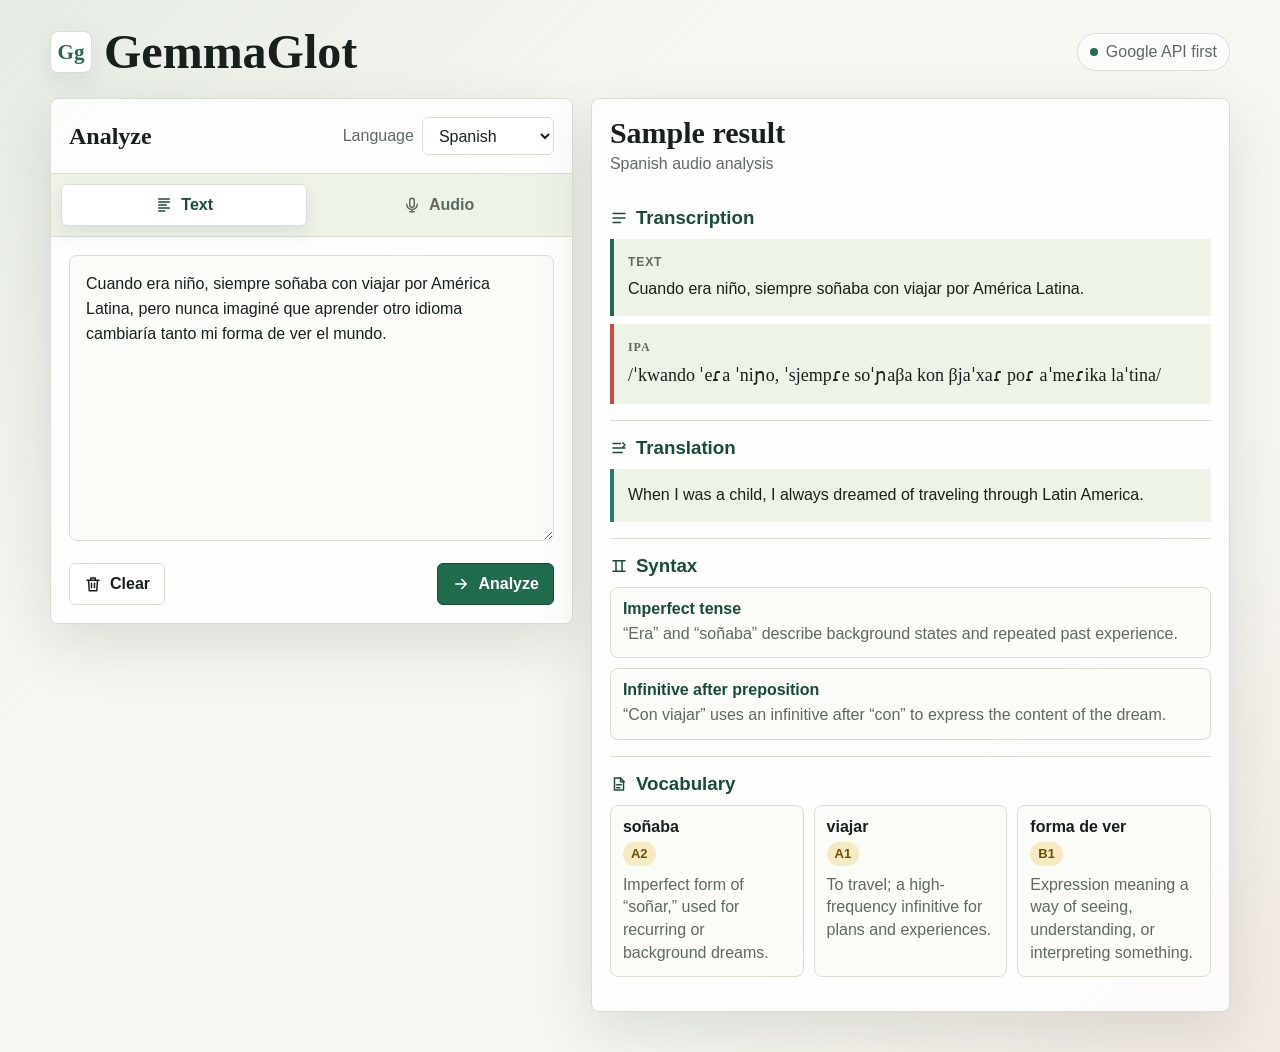
==== mock.html @ 961f2a73 "Initial Design Co-authored-by: Copilot <copilot@github.com>" ====
<!doctype html>
<html lang="en">
  <head>
    <meta charset="utf-8" />
    <meta name="viewport" content="width=device-width, initial-scale=1" />
    <title>GemmaGlot UI Mock</title>
    <style>
      :root {
        --paper: #f6f7f1;
        --surface: #ffffff;
        --surface-soft: #eef3e8;
        --ink: #17211b;
        --muted: #5e6a61;
        --line: #d8dfd2;
        --green: #216b4d;
        --green-deep: #164d39;
        --coral: #c94c43;
        --gold: #e7b935;
        --teal: #227a73;
        --shadow: 0 20px 60px rgba(23, 33, 27, 0.12);
      }

      * {
        box-sizing: border-box;
      }

      body {
        margin: 0;
        min-height: 100vh;
        background:
          linear-gradient(135deg, rgba(33, 107, 77, 0.08), transparent 32%),
          linear-gradient(315deg, rgba(201, 76, 67, 0.08), transparent 28%),
          var(--paper);
        color: var(--ink);
        font-family: "Avenir Next", "Segoe UI", sans-serif;
      }

      button,
      input,
      select,
      textarea {
        font: inherit;
      }

      button {
        cursor: pointer;
      }

      .app {
        width: min(1180px, calc(100% - 32px));
        margin: 0 auto;
        padding: 28px 0 40px;
      }

      .topbar {
        display: flex;
        align-items: center;
        justify-content: space-between;
        gap: 20px;
        margin-bottom: 22px;
      }

      .brand {
        display: flex;
        align-items: center;
        gap: 12px;
      }

      .brand-mark {
        display: grid;
        width: 42px;
        height: 42px;
        place-items: center;
        border: 1px solid var(--line);
        border-radius: 8px;
        background: var(--surface);
        box-shadow: 0 8px 24px rgba(23, 33, 27, 0.08);
        color: var(--green);
        font-family: Georgia, serif;
        font-size: 21px;
        font-weight: 700;
      }

      .brand h1 {
        margin: 0;
        font-family: Georgia, "Times New Roman", serif;
        font-size: clamp(28px, 4vw, 48px);
        font-weight: 700;
        line-height: 1;
      }

      .status-pill {
        display: flex;
        align-items: center;
        gap: 8px;
        min-height: 38px;
        padding: 0 12px;
        border: 1px solid var(--line);
        border-radius: 999px;
        background: rgba(255, 255, 255, 0.72);
        color: var(--muted);
        white-space: nowrap;
      }

      .status-dot {
        width: 8px;
        height: 8px;
        border-radius: 50%;
        background: var(--green);
      }

      .workspace {
        display: grid;
        grid-template-columns: minmax(0, 0.9fr) minmax(380px, 1.1fr);
        gap: 18px;
        align-items: start;
      }

      .panel {
        border: 1px solid var(--line);
        border-radius: 8px;
        background: rgba(255, 255, 255, 0.86);
        box-shadow: var(--shadow);
      }

      .input-panel {
        overflow: hidden;
      }

      .panel-header {
        display: flex;
        align-items: center;
        justify-content: space-between;
        gap: 14px;
        padding: 18px;
        border-bottom: 1px solid var(--line);
      }

      .panel-title {
        margin: 0;
        font-family: Georgia, "Times New Roman", serif;
        font-size: 24px;
        line-height: 1.1;
      }

      .language-select {
        display: flex;
        align-items: center;
        gap: 8px;
        color: var(--muted);
      }

      .language-select select {
        height: 38px;
        min-width: 132px;
        border: 1px solid var(--line);
        border-radius: 6px;
        background: var(--surface);
        color: var(--ink);
        padding: 0 12px;
      }

      .mode-tabs {
        display: grid;
        grid-template-columns: 1fr 1fr;
        gap: 8px;
        padding: 10px;
        border-bottom: 1px solid var(--line);
        background: var(--surface-soft);
      }

      .tab {
        display: flex;
        align-items: center;
        justify-content: center;
        gap: 8px;
        height: 42px;
        border: 1px solid transparent;
        border-radius: 6px;
        background: transparent;
        color: var(--muted);
        font-weight: 700;
      }

      .tab[aria-selected="true"] {
        border-color: var(--line);
        background: var(--surface);
        color: var(--green-deep);
        box-shadow: 0 8px 18px rgba(23, 33, 27, 0.08);
      }

      .input-body {
        padding: 18px;
      }

      .text-pane,
      .audio-pane {
        display: none;
      }

      .text-pane.active,
      .audio-pane.active {
        display: block;
      }

      textarea {
        width: 100%;
        min-height: 286px;
        resize: vertical;
        border: 1px solid var(--line);
        border-radius: 8px;
        background: #fbfcf8;
        color: var(--ink);
        padding: 16px;
        line-height: 1.55;
      }

      textarea:focus,
      input:focus,
      select:focus,
      button:focus-visible {
        outline: 3px solid rgba(231, 185, 53, 0.42);
        outline-offset: 2px;
      }

      .audio-grid {
        display: grid;
        gap: 14px;
      }

      .dropzone {
        display: grid;
        place-items: center;
        min-height: 176px;
        border: 1px dashed #9eaa9d;
        border-radius: 8px;
        background: #fbfcf8;
        text-align: center;
        padding: 20px;
      }

      .dropzone svg {
        color: var(--teal);
        margin-bottom: 10px;
      }

      .file-input {
        width: min(100%, 310px);
        margin-top: 12px;
      }

      .recorder {
        display: grid;
        grid-template-columns: 1fr auto;
        gap: 12px;
        align-items: center;
        padding: 14px;
        border: 1px solid var(--line);
        border-radius: 8px;
        background: var(--surface);
      }

      .meter {
        height: 10px;
        overflow: hidden;
        border-radius: 999px;
        background: var(--surface-soft);
      }

      .meter-fill {
        width: 0%;
        height: 100%;
        border-radius: inherit;
        background: linear-gradient(90deg, var(--green), var(--gold), var(--coral));
        transition: width 0.2s ease;
      }

      .time {
        margin-top: 8px;
        color: var(--muted);
        font-variant-numeric: tabular-nums;
      }

      .actions {
        display: flex;
        align-items: center;
        justify-content: space-between;
        gap: 12px;
        margin-top: 18px;
      }

      .secondary-action,
      .primary-action,
      .record-action {
        display: inline-flex;
        align-items: center;
        justify-content: center;
        gap: 8px;
        min-height: 42px;
        border-radius: 6px;
        border: 1px solid var(--line);
        padding: 0 14px;
        font-weight: 800;
      }

      .secondary-action {
        background: var(--surface);
        color: var(--ink);
      }

      .primary-action {
        border-color: var(--green-deep);
        background: var(--green);
        color: #fff;
      }

      .record-action {
        border-color: rgba(201, 76, 67, 0.35);
        background: #fff8f7;
        color: var(--coral);
      }

      .record-action.recording {
        background: var(--coral);
        color: #fff;
      }

      .result-panel {
        padding: 18px;
      }

      .result-header {
        display: flex;
        align-items: start;
        justify-content: space-between;
        gap: 16px;
        margin-bottom: 18px;
      }

      .result-header h2 {
        margin: 0 0 6px;
        font-family: Georgia, "Times New Roman", serif;
        font-size: 30px;
        line-height: 1.05;
      }

      .result-header p {
        margin: 0;
        color: var(--muted);
      }

      .result-section {
        padding: 16px 0;
        border-top: 1px solid var(--line);
      }

      .result-section:first-of-type {
        border-top: 0;
      }

      .section-label {
        display: flex;
        align-items: center;
        gap: 8px;
        margin: 0 0 10px;
        color: var(--green-deep);
        font-weight: 900;
      }

      .transcript {
        display: grid;
        gap: 8px;
      }

      .quote {
        margin: 0;
        padding: 14px;
        border-left: 4px solid var(--green);
        background: var(--surface-soft);
        line-height: 1.55;
      }

      .quote-label {
        display: block;
        margin-bottom: 6px;
        color: var(--muted);
        font-size: 12px;
        font-weight: 900;
        letter-spacing: 0.08em;
        text-transform: uppercase;
      }

      .ipa {
        margin: 0;
        padding: 14px;
        border-left-color: var(--coral);
        font-family: "Charis SIL", "Gentium Plus", Georgia, serif;
        font-size: 18px;
      }

      .translation {
        border-left-color: var(--teal);
      }

      .analysis-list {
        display: grid;
        gap: 10px;
        margin: 0;
        padding: 0;
        list-style: none;
      }

      .analysis-item {
        display: grid;
        gap: 4px;
        padding: 12px;
        border: 1px solid var(--line);
        border-radius: 8px;
        background: #fbfcf8;
      }

      .analysis-item strong {
        color: var(--green-deep);
      }

      .analysis-item span {
        color: var(--muted);
        line-height: 1.45;
      }

      .vocab-grid {
        display: grid;
        grid-template-columns: repeat(3, minmax(0, 1fr));
        gap: 10px;
      }

      .vocab-card {
        min-height: 116px;
        padding: 12px;
        border: 1px solid var(--line);
        border-radius: 8px;
        background: #fbfcf8;
      }

      .vocab-card strong {
        display: block;
        margin-bottom: 6px;
      }

      .level {
        display: inline-flex;
        align-items: center;
        min-height: 24px;
        margin-bottom: 8px;
        border-radius: 999px;
        background: rgba(231, 185, 53, 0.28);
        color: #6b4f00;
        padding: 0 8px;
        font-size: 13px;
        font-weight: 900;
      }

      .vocab-card p {
        margin: 0;
        color: var(--muted);
        line-height: 1.42;
      }

      svg {
        flex: 0 0 auto;
      }

      @media (max-width: 920px) {
        .workspace {
          grid-template-columns: 1fr;
        }

        .vocab-grid {
          grid-template-columns: 1fr;
        }
      }

      @media (max-width: 620px) {
        .app {
          width: min(100% - 20px, 1180px);
          padding-top: 14px;
        }

        .topbar,
        .panel-header,
        .result-header,
        .actions {
          align-items: stretch;
          flex-direction: column;
        }

        .status-pill,
        .language-select,
        .primary-action,
        .secondary-action,
        .record-action {
          width: 100%;
        }

        .language-select {
          align-items: stretch;
          flex-direction: column;
        }

        .language-select select {
          width: 100%;
        }

        .recorder {
          grid-template-columns: 1fr;
        }

      }
    </style>
  </head>
  <body>
    <main class="app">
      <header class="topbar">
        <div class="brand">
          <div class="brand-mark" aria-hidden="true">Gg</div>
          <h1>GemmaGlot</h1>
        </div>
        <div class="status-pill" aria-label="Backend status">
          <span class="status-dot" aria-hidden="true"></span>
          Google API first
        </div>
      </header>

      <section class="workspace" aria-label="GemmaGlot mock workspace">
        <section class="panel input-panel">
          <div class="panel-header">
            <h2 class="panel-title">Analyze</h2>
            <label class="language-select">
              Language
              <select aria-label="Target language">
                <option selected>Spanish</option>
              </select>
            </label>
          </div>

          <div class="mode-tabs" role="tablist" aria-label="Input type">
            <button class="tab" id="textTab" type="button" role="tab" aria-selected="true">
              <svg width="18" height="18" viewBox="0 0 24 24" fill="none" aria-hidden="true">
                <path d="M5 4h14M5 8h14M5 12h10M5 16h14M5 20h8" stroke="currentColor" stroke-width="2" stroke-linecap="round" />
              </svg>
              Text
            </button>
            <button class="tab" id="audioTab" type="button" role="tab" aria-selected="false">
              <svg width="18" height="18" viewBox="0 0 24 24" fill="none" aria-hidden="true">
                <path d="M12 3a3 3 0 0 0-3 3v6a3 3 0 0 0 6 0V6a3 3 0 0 0-3-3Z" stroke="currentColor" stroke-width="2" />
                <path d="M5 11a7 7 0 0 0 14 0M12 18v3M9 21h6" stroke="currentColor" stroke-width="2" stroke-linecap="round" />
              </svg>
              Audio
            </button>
          </div>

          <div class="input-body">
            <div class="text-pane active" id="textPane">
              <textarea aria-label="Text to analyze">Cuando era niño, siempre soñaba con viajar por América Latina, pero nunca imaginé que aprender otro idioma cambiaría tanto mi forma de ver el mundo.</textarea>
            </div>

            <div class="audio-pane" id="audioPane">
              <div class="audio-grid">
                <label class="dropzone">
                  <span>
                    <svg width="36" height="36" viewBox="0 0 24 24" fill="none" aria-hidden="true">
                      <path d="M12 16V4M7 9l5-5 5 5" stroke="currentColor" stroke-width="2" stroke-linecap="round" stroke-linejoin="round" />
                      <path d="M5 20h14" stroke="currentColor" stroke-width="2" stroke-linecap="round" />
                    </svg>
                    <strong>Upload audio</strong>
                    <input class="file-input" type="file" accept=".wav,.mp3,audio/wav,audio/mpeg" />
                  </span>
                </label>

                <div class="recorder">
                  <div>
                    <div class="meter" aria-hidden="true">
                      <div class="meter-fill" id="meterFill"></div>
                    </div>
                    <div class="time"><span id="recordTime">00:00</span> / 01:00</div>
                  </div>
                  <button class="record-action" id="recordButton" type="button">
                    <svg width="18" height="18" viewBox="0 0 24 24" fill="currentColor" aria-hidden="true">
                      <circle cx="12" cy="12" r="6" />
                    </svg>
                    <span id="recordLabel">Record</span>
                  </button>
                </div>
              </div>
            </div>

            <div class="actions">
              <button class="secondary-action" type="button">
                <svg width="18" height="18" viewBox="0 0 24 24" fill="none" aria-hidden="true">
                  <path d="M4 7h16M10 11v6M14 11v6M6 7l1 14h10l1-14M9 7V4h6v3" stroke="currentColor" stroke-width="2" stroke-linecap="round" stroke-linejoin="round" />
                </svg>
                Clear
              </button>
              <button class="primary-action" type="button">
                <svg width="18" height="18" viewBox="0 0 24 24" fill="none" aria-hidden="true">
                  <path d="M5 12h14M13 6l6 6-6 6" stroke="currentColor" stroke-width="2" stroke-linecap="round" stroke-linejoin="round" />
                </svg>
                Analyze
              </button>
            </div>
          </div>
        </section>

        <section class="panel result-panel" aria-label="Sample analysis result">
          <div class="result-header">
            <div>
              <h2>Sample result</h2>
              <p>Spanish audio analysis</p>
            </div>
          </div>

          <section class="result-section">
            <h3 class="section-label">
              <svg width="18" height="18" viewBox="0 0 24 24" fill="none" aria-hidden="true">
                <path d="M4 6h16M4 12h16M4 18h10" stroke="currentColor" stroke-width="2" stroke-linecap="round" />
              </svg>
              Transcription
            </h3>
            <div class="transcript">
              <p class="quote">
                <span class="quote-label">Text</span>
                Cuando era niño, siempre soñaba con viajar por América Latina.
              </p>
              <p class="quote ipa">
                <span class="quote-label">IPA</span>
                /ˈkwando ˈeɾa ˈniɲo, ˈsjempɾe soˈɲaβa kon βjaˈxaɾ poɾ aˈmeɾika laˈtina/
              </p>
            </div>
          </section>

          <section class="result-section">
            <h3 class="section-label">
              <svg width="18" height="18" viewBox="0 0 24 24" fill="none" aria-hidden="true">
                <path d="M4 6h10M4 12h16M4 18h12" stroke="currentColor" stroke-width="2" stroke-linecap="round" />
                <path d="M17 5l3 3-3 3" stroke="currentColor" stroke-width="2" stroke-linecap="round" stroke-linejoin="round" />
              </svg>
              Translation
            </h3>
            <p class="quote translation">When I was a child, I always dreamed of traveling through Latin America.</p>
          </section>

          <section class="result-section">
            <h3 class="section-label">
              <svg width="18" height="18" viewBox="0 0 24 24" fill="none" aria-hidden="true">
                <path d="M4 5h16M8 5v14M16 5v14M4 19h16" stroke="currentColor" stroke-width="2" stroke-linecap="round" />
              </svg>
              Syntax
            </h3>
            <ul class="analysis-list">
              <li class="analysis-item">
                <strong>Imperfect tense</strong>
                <span>“Era” and “soñaba” describe background states and repeated past experience.</span>
              </li>
              <li class="analysis-item">
                <strong>Infinitive after preposition</strong>
                <span>“Con viajar” uses an infinitive after “con” to express the content of the dream.</span>
              </li>
            </ul>
          </section>

          <section class="result-section">
            <h3 class="section-label">
              <svg width="18" height="18" viewBox="0 0 24 24" fill="none" aria-hidden="true">
                <path d="M6 4h8l4 4v12H6V4Z" stroke="currentColor" stroke-width="2" stroke-linejoin="round" />
                <path d="M14 4v5h5M9 13h6M9 17h4" stroke="currentColor" stroke-width="2" stroke-linecap="round" />
              </svg>
              Vocabulary
            </h3>
            <div class="vocab-grid">
              <article class="vocab-card">
                <strong>soñaba</strong>
                <span class="level">A2</span>
                <p>Imperfect form of “soñar,” used for recurring or background dreams.</p>
              </article>
              <article class="vocab-card">
                <strong>viajar</strong>
                <span class="level">A1</span>
                <p>To travel; a high-frequency infinitive for plans and experiences.</p>
              </article>
              <article class="vocab-card">
                <strong>forma de ver</strong>
                <span class="level">B1</span>
                <p>Expression meaning a way of seeing, understanding, or interpreting something.</p>
              </article>
            </div>
          </section>
        </section>
      </section>
    </main>

    <script>
      const textTab = document.querySelector("#textTab");
      const audioTab = document.querySelector("#audioTab");
      const textPane = document.querySelector("#textPane");
      const audioPane = document.querySelector("#audioPane");
      const recordButton = document.querySelector("#recordButton");
      const recordLabel = document.querySelector("#recordLabel");
      const recordTime = document.querySelector("#recordTime");
      const meterFill = document.querySelector("#meterFill");

      let seconds = 0;
      let timer = null;

      function setMode(mode) {
        const isText = mode === "text";
        textTab.setAttribute("aria-selected", String(isText));
        audioTab.setAttribute("aria-selected", String(!isText));
        textPane.classList.toggle("active", isText);
        audioPane.classList.toggle("active", !isText);
      }

      function formatTime(value) {
        return `00:${String(value).padStart(2, "0")}`;
      }

      function stopRecording() {
        window.clearInterval(timer);
        timer = null;
        recordButton.classList.remove("recording");
        recordLabel.textContent = "Record";
      }

      function startRecording() {
        seconds = 0;
        recordTime.textContent = "00:00";
        meterFill.style.width = "0%";
        recordButton.classList.add("recording");
        recordLabel.textContent = "Stop";

        timer = window.setInterval(() => {
          seconds += 1;
          recordTime.textContent = formatTime(seconds);
          meterFill.style.width = `${(seconds / 60) * 100}%`;

          if (seconds >= 60) {
            stopRecording();
          }
        }, 1000);
      }

      textTab.addEventListener("click", () => setMode("text"));
      audioTab.addEventListener("click", () => setMode("audio"));
      recordButton.addEventListener("click", () => {
        if (timer) {
          stopRecording();
        } else {
          startRecording();
        }
      });
    </script>
  </body>
</html>
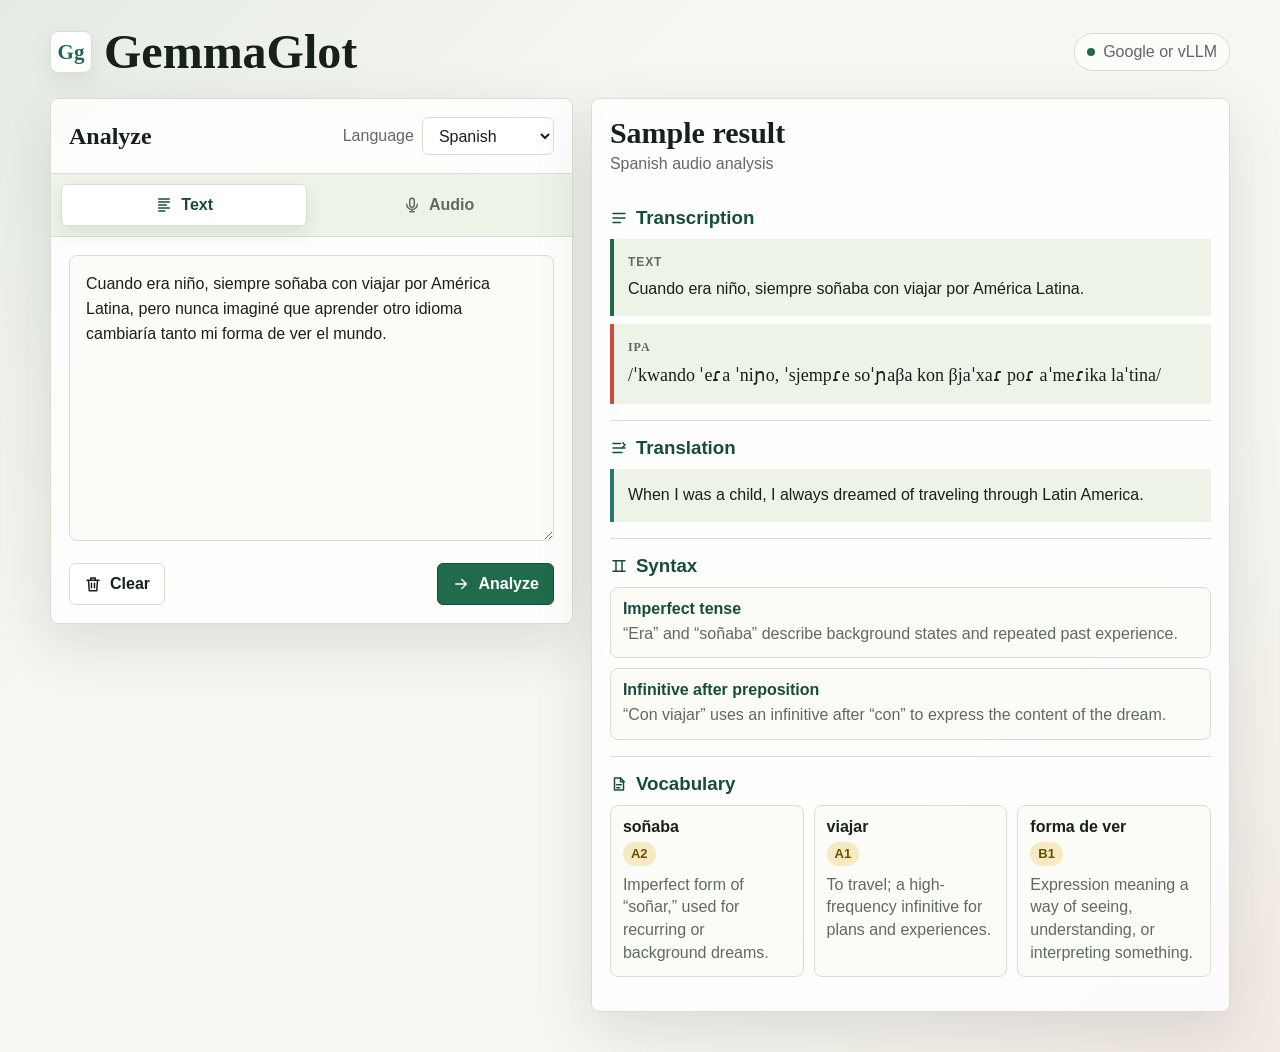
==== commit 53f34dc7: "Add audio and text functionality" ====
--- a/mock.html
+++ b/mock.html
@@ -527,7 +527,7 @@
         </div>
         <div class="status-pill" aria-label="Backend status">
           <span class="status-dot" aria-hidden="true"></span>
-          Google API first
+          Google or vLLM
         </div>
       </header>
 
